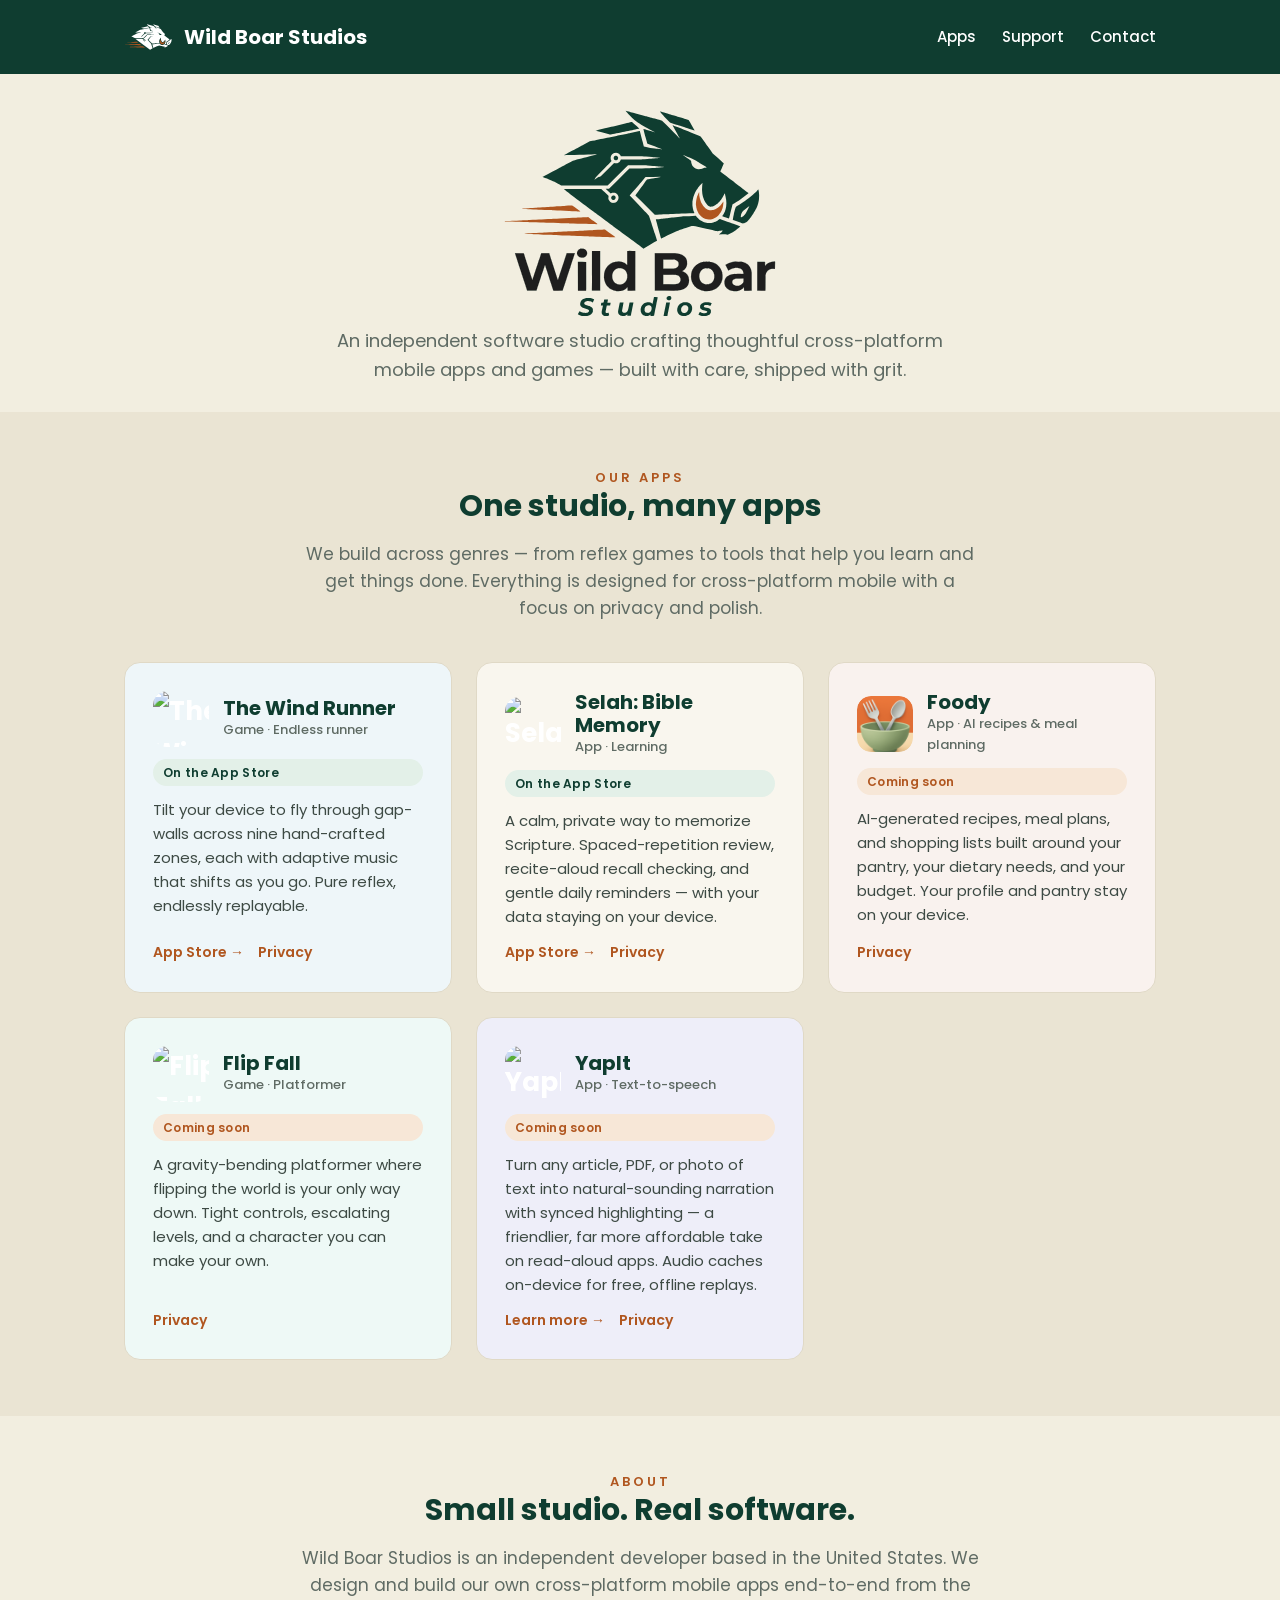
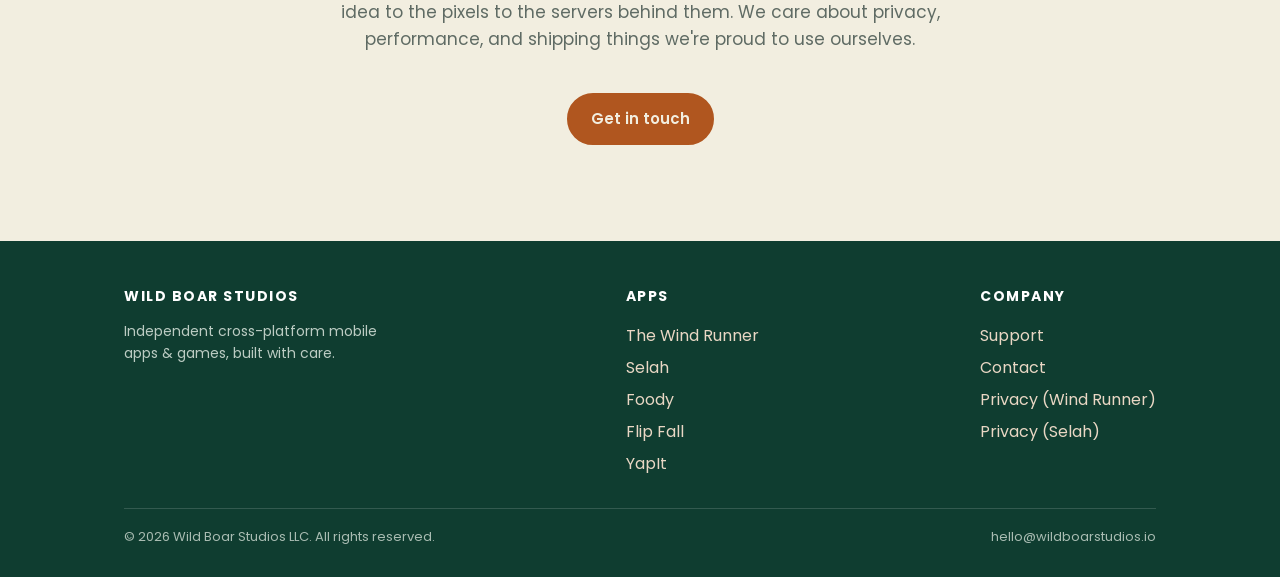
==== index.html @ ee2a90db "Fix hero section's same latent padding fragility as About Same root cause as the About fix: .hero an" ====
<!DOCTYPE html>
<html lang="en">
<head>
<meta charset="UTF-8">
<meta name="viewport" content="width=device-width, initial-scale=1.0">
<title>Wild Boar Studios — Indie iOS apps &amp; games</title>
<meta name="description" content="Wild Boar Studios is an independent software studio building thoughtful iOS apps and games, including The Wind Runner, Selah, Foody, Flip Fall, and YapIt.">
<link rel="canonical" href="https://wildboarstudios.io/">
<meta property="og:title" content="Wild Boar Studios">
<meta property="og:description" content="An independent software studio building thoughtful iOS apps and games.">
<meta property="og:type" content="website">
<meta property="og:url" content="https://wildboarstudios.io/">
<meta property="og:image" content="https://wildboarstudios.io/assets/og-image.png">
<meta name="twitter:card" content="summary_large_image">
<link rel="icon" href="/assets/favicon.ico" sizes="any">
<link rel="icon" type="image/png" sizes="32x32" href="/assets/favicon-32.png">
<link rel="apple-touch-icon" href="/assets/apple-touch-icon.png">
<link rel="preconnect" href="https://fonts.googleapis.com">
<link rel="preconnect" href="https://fonts.gstatic.com" crossorigin>
<link href="https://fonts.googleapis.com/css2?family=Poppins:wght@400;500;600;700&display=swap" rel="stylesheet">
<link rel="stylesheet" href="/assets/styles.css">
</head>
<body>

<header class="site-header">
  <div class="container nav">
    <a class="brand" href="/">
      <img src="/assets/boar-head-white.svg" alt="Wild Boar Studios logo">
      <span>Wild Boar Studios</span>
    </a>
    <nav class="nav-links">
      <a href="#apps">Apps</a>
      <a href="/support/">Support</a>
      <a href="mailto:hello@wildboarstudios.io" class="hide-sm">Contact</a>
    </nav>
  </div>
</header>

<main>
  <section class="hero">
    <div class="container">
      <img class="logo" src="/assets/logo-primary.svg" alt="Wild Boar Studios">
      <p class="tag">An independent software studio crafting thoughtful cross-platform mobile apps and games — built with care, shipped with grit.</p>
    </div>
  </section>

  <section id="apps" style="background:var(--cream-2)">
    <div class="container">
      <div class="section-head">
        <div class="eyebrow">Our Apps</div>
        <h2>One studio, many apps</h2>
        <p>We build across genres — from reflex games to tools that help you learn and get things done. Everything is designed for cross-platform mobile with a focus on privacy and polish.</p>
      </div>

      <div class="apps">

        <!-- WindRunner -->
        <div class="app-card app-card-windrunner">
          <div class="row">
            <a class="app-icon" href="https://apps.apple.com/app/id6802833093" target="_blank" rel="noopener"><img src="/assets/apps/windrunner.png" alt="The Wind Runner app icon"></a>
            <div>
              <h3><a href="https://apps.apple.com/app/id6802833093" target="_blank" rel="noopener" style="color:inherit">The Wind Runner</a></h3>
              <div class="kind">Game · Endless runner</div>
            </div>
          </div>
          <span class="badge live">On the App Store</span>
          <p>Tilt your device to fly through gap-walls across nine hand-crafted zones, each with adaptive music that shifts as you go. Pure reflex, endlessly replayable.</p>
          <div class="app-links">
            <a href="https://apps.apple.com/app/id6802833093" target="_blank" rel="noopener">App Store →</a>
            <a href="/windrunner/privacy/">Privacy</a>
          </div>
        </div>

        <!-- Selah -->
        <div class="app-card app-card-selah">
          <div class="row">
            <a class="app-icon" href="https://apps.apple.com/app/id6806367058" target="_blank" rel="noopener"><img src="/assets/apps/selah.png" alt="Selah app icon"></a>
            <div>
              <h3><a href="https://apps.apple.com/app/id6806367058" target="_blank" rel="noopener" style="color:inherit">Selah: Bible Memory</a></h3>
              <div class="kind">App · Learning</div>
            </div>
          </div>
          <span class="badge live">On the App Store</span>
          <p>A calm, private way to memorize Scripture. Spaced-repetition review, recite-aloud recall checking, and gentle daily reminders — with your data staying on your device.</p>
          <div class="app-links">
            <a href="https://apps.apple.com/app/id6806367058" target="_blank" rel="noopener">App Store →</a>
            <a href="/selah/privacy/">Privacy</a>
          </div>
        </div>

        <!-- Foody -->
        <div class="app-card app-card-foody">
          <div class="row">
            <div class="app-icon"><img src="/assets/apps/foody.png" alt="Foody app icon"></div>
            <div>
              <h3>Foody</h3>
              <div class="kind">App · AI recipes &amp; meal planning</div>
            </div>
          </div>
          <span class="badge soon">Coming soon</span>
          <p>AI-generated recipes, meal plans, and shopping lists built around your pantry, your dietary needs, and your budget. Your profile and pantry stay on your device.</p>
          <div class="app-links">
            <a href="/foody/privacy/">Privacy</a>
          </div>
        </div>

        <!-- Flip Fall -->
        <div class="app-card app-card-flipfall">
          <div class="row">
            <div class="app-icon"><img src="/assets/apple-touch-icon.png" alt="Flip Fall icon coming soon"></div>
            <div>
              <h3>Flip Fall</h3>
              <div class="kind">Game · Platformer</div>
            </div>
          </div>
          <span class="badge soon">Coming soon</span>
          <p>A gravity-bending platformer where flipping the world is your only way down. Tight controls, escalating levels, and a character you can make your own.</p>
          <div class="app-links">
            <a href="/flipfall/privacy/">Privacy</a>
          </div>
        </div>

        <!-- YapIt -->
        <div class="app-card app-card-yapit">
          <div class="row">
            <div class="app-icon"><img src="/assets/apps/yapit.png" alt="YapIt app icon"></div>
            <div>
              <h3>YapIt</h3>
              <div class="kind">App · Text-to-speech</div>
            </div>
          </div>
          <span class="badge soon">Coming soon</span>
          <p>Turn any article, PDF, or photo of text into natural-sounding narration with synced highlighting — a friendlier, far more affordable take on read-aloud apps. Audio caches on-device for free, offline replays.</p>
          <div class="app-links">
            <a href="/yapit/">Learn more →</a>
            <a href="/yapit/privacy/">Privacy</a>
          </div>
        </div>

      </div>
    </div>
  </section>

  <section>
    <div class="container">
      <div class="section-head">
        <div class="eyebrow">About</div>
        <h2>Small studio. Real software.</h2>
        <p>Wild Boar Studios is an independent developer based in the United States. We design and build our own cross-platform mobile apps end-to-end from the idea to the pixels to the servers behind them. We care about privacy, performance, and shipping things we're proud to use ourselves.</p>
      </div>
      <div style="text-align:center">
        <a class="btn rust" href="mailto:hello@wildboarstudios.io">Get in touch</a>
      </div>
    </div>
  </section>
</main>

<footer class="site-footer">
  <div class="container">
    <div class="footer-grid">
      <div style="max-width:280px">
        <h4>Wild Boar Studios</h4>
        <p style="color:#bcccc3;font-size:14px;margin:0">Independent cross-platform mobile apps &amp; games, built with care.</p>
      </div>
      <div>
        <h4>Apps</h4>
        <ul>
          <li><a href="#apps">The Wind Runner</a></li>
          <li><a href="#apps">Selah</a></li>
          <li><a href="#apps">Foody</a></li>
          <li><a href="#apps">Flip Fall</a></li>
          <li><a href="#apps">YapIt</a></li>
        </ul>
      </div>
      <div>
        <h4>Company</h4>
        <ul>
          <li><a href="/support/">Support</a></li>
          <li><a href="mailto:hello@wildboarstudios.io">Contact</a></li>
          <li><a href="/windrunner/privacy/">Privacy (Wind Runner)</a></li>
          <li><a href="/selah/privacy/">Privacy (Selah)</a></li>
        </ul>
      </div>
    </div>
    <div class="footer-legal">
      <span>© <span id="yr"></span> Wild Boar Studios LLC. All rights reserved.</span>
      <span>hello@wildboarstudios.io</span>
    </div>
  </div>
</footer>
<script>document.getElementById('yr').textContent=new Date().getFullYear();</script>
</body>
</html>
---- assets/styles.css ----
/* Wild Boar Studios — shared brand styles */
:root{
  --cream:#F2EEE0;
  --cream-2:#EAE4D3;
  --green:#0F3D30;
  --green-mid:#14513C;
  --rust:#B0561F;
  --rust-2:#C4682C;
  --ink:#1E1E1E;
  --muted:#5F6B64;
  --line:#E0D9C6;
  --radius:16px;
  --maxw:1080px;
  --font:"Poppins",-apple-system,BlinkMacSystemFont,"Segoe UI",Roboto,Helvetica,Arial,sans-serif;
}
*{box-sizing:border-box}
html{scroll-behavior:smooth}
body{
  margin:0;font-family:var(--font);color:var(--ink);background:var(--cream);
  line-height:1.6;-webkit-font-smoothing:antialiased;
}
a{color:var(--rust);text-decoration:none}
a:hover{text-decoration:underline}
img{max-width:100%;display:block}
h1,h2,h3{line-height:1.15;color:var(--green);margin:0 0 .4em}
.container{max-width:var(--maxw);margin:0 auto;padding:0 24px}

/* Header / nav */
.site-header{position:sticky;top:0;z-index:20;background:var(--green)}
.nav{display:flex;align-items:center;justify-content:space-between;height:74px}
.brand{display:flex;align-items:center;gap:12px;font-weight:700;color:#fff;font-size:20px}
.brand img{width:48px;height:48px}
.brand:hover{text-decoration:none}
.nav-links{display:flex;gap:26px;align-items:center}
.nav-links a{color:#fff;font-weight:500;font-size:15px}
.nav-links a:hover{color:var(--rust);text-decoration:none}
@media(max-width:640px){.nav-links{gap:16px;font-size:14px}.nav-links .hide-sm{display:none}}

/* Buttons */
.btn{display:inline-block;background:var(--green);color:var(--cream);
  padding:12px 22px;border-radius:999px;font-weight:600;font-size:15px;
  border:2px solid var(--green);transition:.15s}
.btn:hover{background:var(--green-mid);border-color:var(--green-mid);text-decoration:none;color:#fff}
.btn.rust{background:var(--rust);border-color:var(--rust)}
.btn.rust:hover{background:var(--rust-2);border-color:var(--rust-2)}
.btn.ghost{background:transparent;color:var(--green);border-color:var(--green)}
.btn.ghost:hover{background:var(--green);color:var(--cream)}

/* Hero */
.hero{text-align:center;padding:32px 0 28px}
.hero img.logo{max-width:280px;width:55%;margin:0 auto 6px}
.hero p.tag{font-size:18px;color:var(--muted);max-width:640px;margin:0 auto}

/* Section */
section{padding:56px 0}
.section-head{text-align:center;max-width:680px;margin:0 auto 40px}
.section-head h2{font-size:30px}
.section-head p{color:var(--muted);font-size:17px}
.eyebrow{text-transform:uppercase;letter-spacing:3px;font-size:13px;font-weight:600;color:var(--rust)}

/* App cards */
.apps{display:grid;grid-template-columns:repeat(auto-fit,minmax(300px,1fr));gap:24px}
.app-card{background:#fff;border:1px solid var(--line);border-radius:var(--radius);
  padding:28px;display:flex;flex-direction:column;gap:12px;transition:.15s}
.app-card:hover{transform:translateY(-3px);box-shadow:0 12px 30px rgba(15,61,48,.10)}
/* Each card tinted a very light version of its own icon's main color. */
.app-card-windrunner{background:#eef6f9}
.app-card-selah{background:#f9f6ee}
.app-card-foody{background:#f9f2ee}
.app-card-flipfall{background:#eef9f6}
.app-card-yapit{background:#eeeef9}
.app-card .row{display:flex;align-items:center;gap:14px}
.app-icon{width:56px;height:56px;border-radius:14px;flex:none;display:grid;place-items:center;
  font-size:26px;color:#fff;font-weight:700;overflow:hidden}
.app-icon img{width:100%;height:100%;object-fit:cover;border-radius:14px}
a.app-icon{cursor:pointer;transition:transform .15s,box-shadow .15s}
a.app-icon:hover{transform:scale(1.04);box-shadow:0 6px 16px rgba(15,61,48,.22)}
.app-card h3 a:hover{color:var(--rust)!important;text-decoration:none}
.app-card h3{margin:0;font-size:20px}
.app-card .kind{font-size:13px;color:var(--muted);font-weight:500}
.app-card p{margin:0;color:#3d4a44;font-size:15px;flex:1}
.badge{display:inline-block;font-size:12px;font-weight:600;padding:4px 10px;border-radius:999px;letter-spacing:.3px}
.badge.live{background:#e3f0e8;color:var(--green)}
.badge.soon{background:#f7e7d7;color:var(--rust)}
.app-links{display:flex;gap:14px;flex-wrap:wrap;font-size:14px;font-weight:600}

/* Footer */
.site-footer{background:var(--green);color:#d8e4dd;margin-top:40px;padding:44px 0 30px}
.site-footer a{color:#e9d7c4}
.footer-grid{display:flex;justify-content:space-between;gap:30px;flex-wrap:wrap}
.footer-grid h4{color:#fff;font-size:14px;text-transform:uppercase;letter-spacing:1.5px;margin:0 0 12px}
.footer-grid ul{list-style:none;padding:0;margin:0;line-height:2}
.footer-legal{border-top:1px solid rgba(255,255,255,.15);margin-top:28px;padding-top:18px;
  font-size:13px;color:#a9bcb2;display:flex;justify-content:space-between;flex-wrap:wrap;gap:8px}

/* Content pages (privacy/support) */
.doc{max-width:760px;margin:0 auto;padding:48px 24px}
.doc h1{font-size:30px}
.doc h2{font-size:20px;margin-top:32px}
.doc .date{color:var(--muted);font-size:14px}
.doc table{border-collapse:collapse;width:100%;margin:14px 0;font-size:14px}
.doc th,.doc td{border:1px solid var(--line);padding:9px;text-align:left}
.doc th{background:var(--cream-2)}
.back{font-size:14px;font-weight:600}
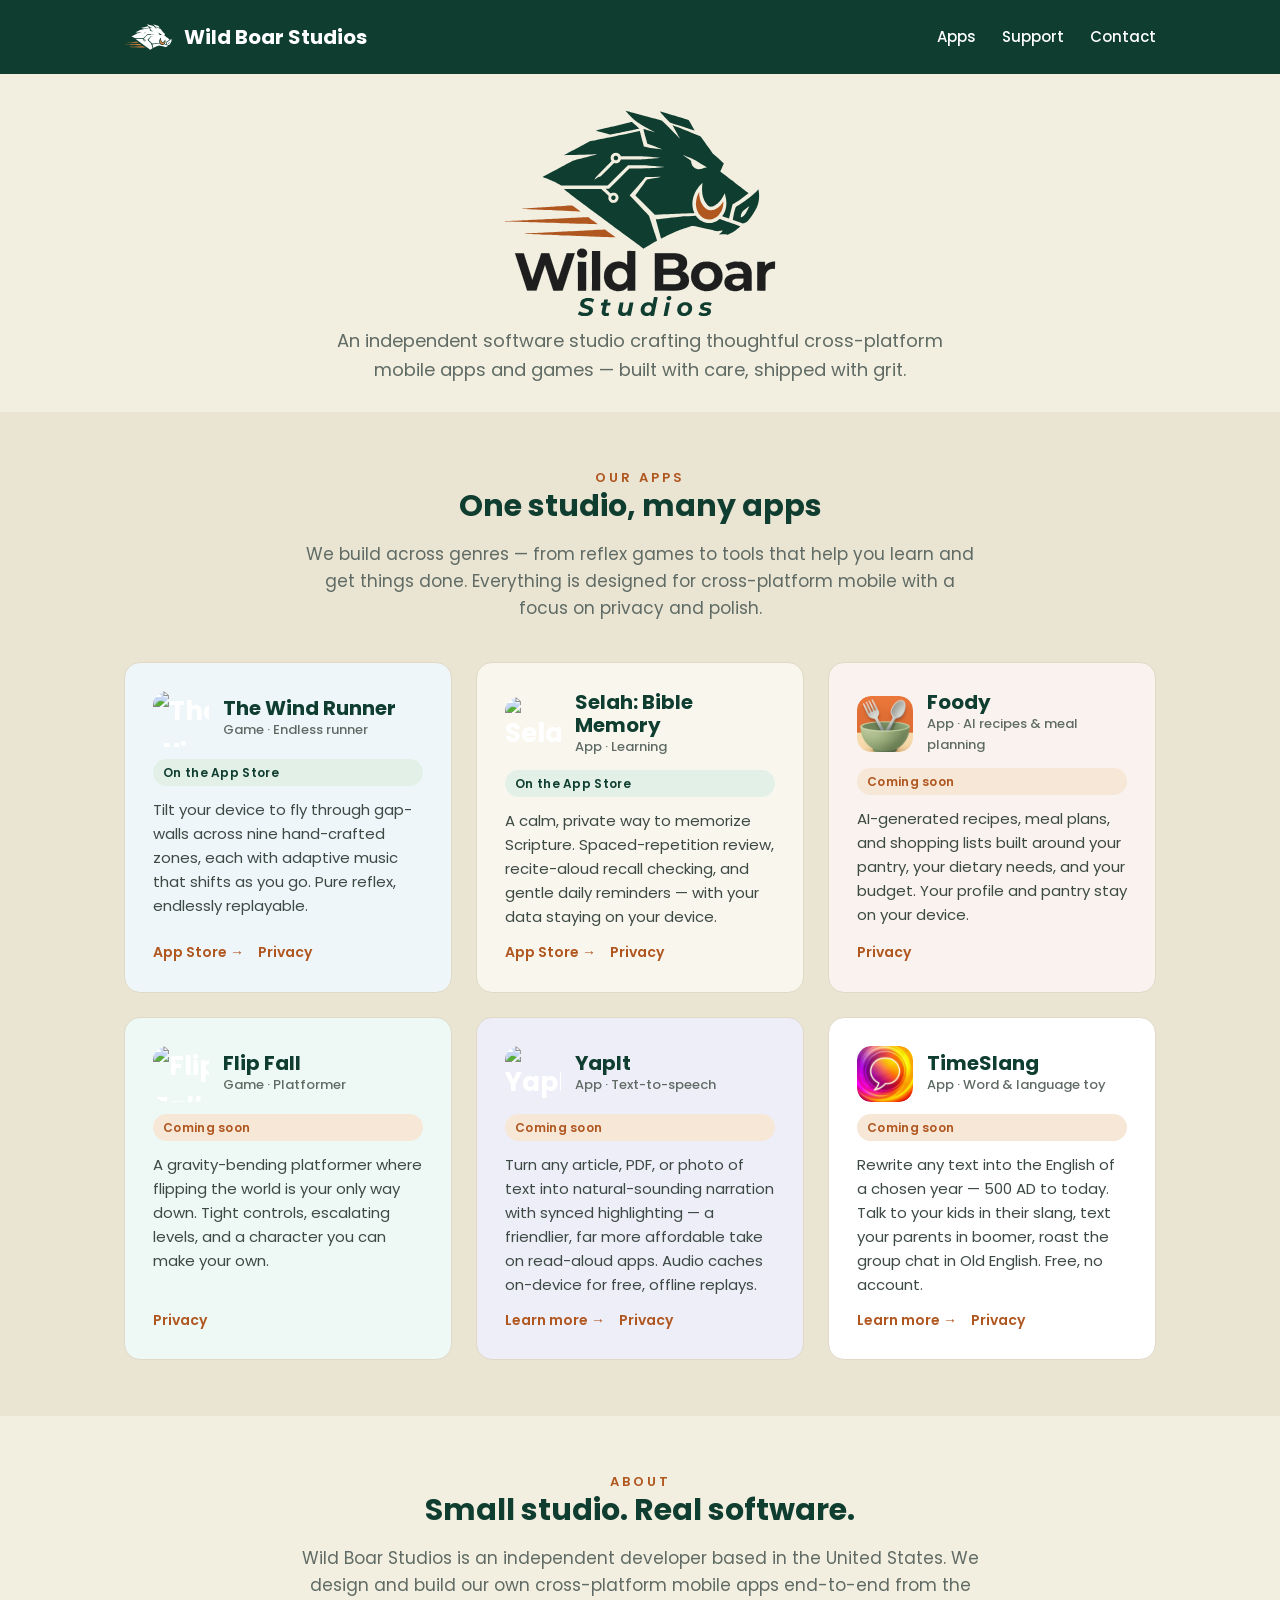
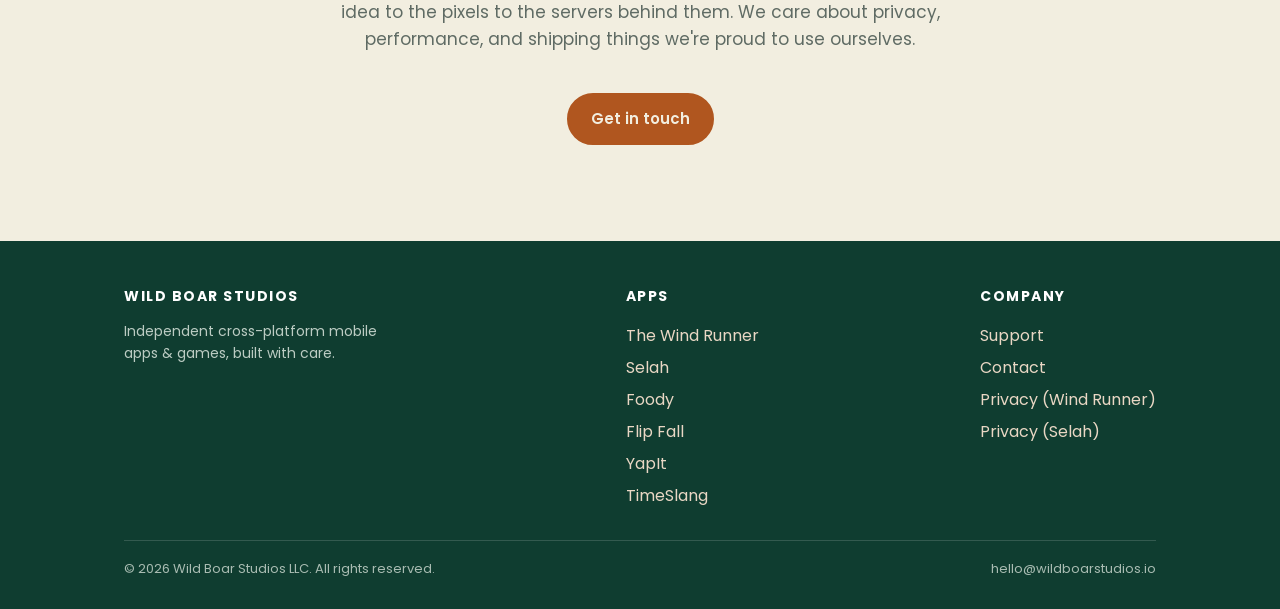
==== commit ce879659: "Add TimeSlang landing page + link from homepage New /timeslang/ landing page matching the YapIt temp" ====
--- a/index.html
+++ b/index.html
@@ -4,7 +4,7 @@
 <meta charset="UTF-8">
 <meta name="viewport" content="width=device-width, initial-scale=1.0">
 <title>Wild Boar Studios — Indie iOS apps &amp; games</title>
-<meta name="description" content="Wild Boar Studios is an independent software studio building thoughtful iOS apps and games, including The Wind Runner, Selah, Foody, Flip Fall, and YapIt.">
+<meta name="description" content="Wild Boar Studios is an independent software studio building thoughtful iOS apps and games, including The Wind Runner, Selah, Foody, Flip Fall, YapIt, and TimeSlang.">
 <link rel="canonical" href="https://wildboarstudios.io/">
 <meta property="og:title" content="Wild Boar Studios">
 <meta property="og:description" content="An independent software studio building thoughtful iOS apps and games.">
@@ -137,7 +137,24 @@
           </div>
         </div>
 
-      </div>
+      
+        <!-- TimeSlang -->
+        <div class="app-card">
+          <div class="row">
+            <a class="app-icon" href="/timeslang/"><img src="/assets/apps/timeslang.png" alt="TimeSlang app icon"></a>
+            <div>
+              <h3><a href="/timeslang/" style="color:inherit">TimeSlang</a></h3>
+              <div class="kind">App · Word &amp; language toy</div>
+            </div>
+          </div>
+          <span class="badge soon">Coming soon</span>
+          <p>Rewrite any text into the English of a chosen year — 500 AD to today. Talk to your kids in their slang, text your parents in boomer, roast the group chat in Old English. Free, no account.</p>
+          <div class="app-links">
+            <a href="/timeslang/">Learn more &rarr;</a>
+            <a href="/timeslang/privacy/">Privacy</a>
+          </div>
+        </div>
+</div>
     </div>
   </section>
 
@@ -170,6 +187,7 @@
           <li><a href="#apps">Foody</a></li>
           <li><a href="#apps">Flip Fall</a></li>
           <li><a href="#apps">YapIt</a></li>
+          <li><a href="#apps">TimeSlang</a></li>
         </ul>
       </div>
       <div>
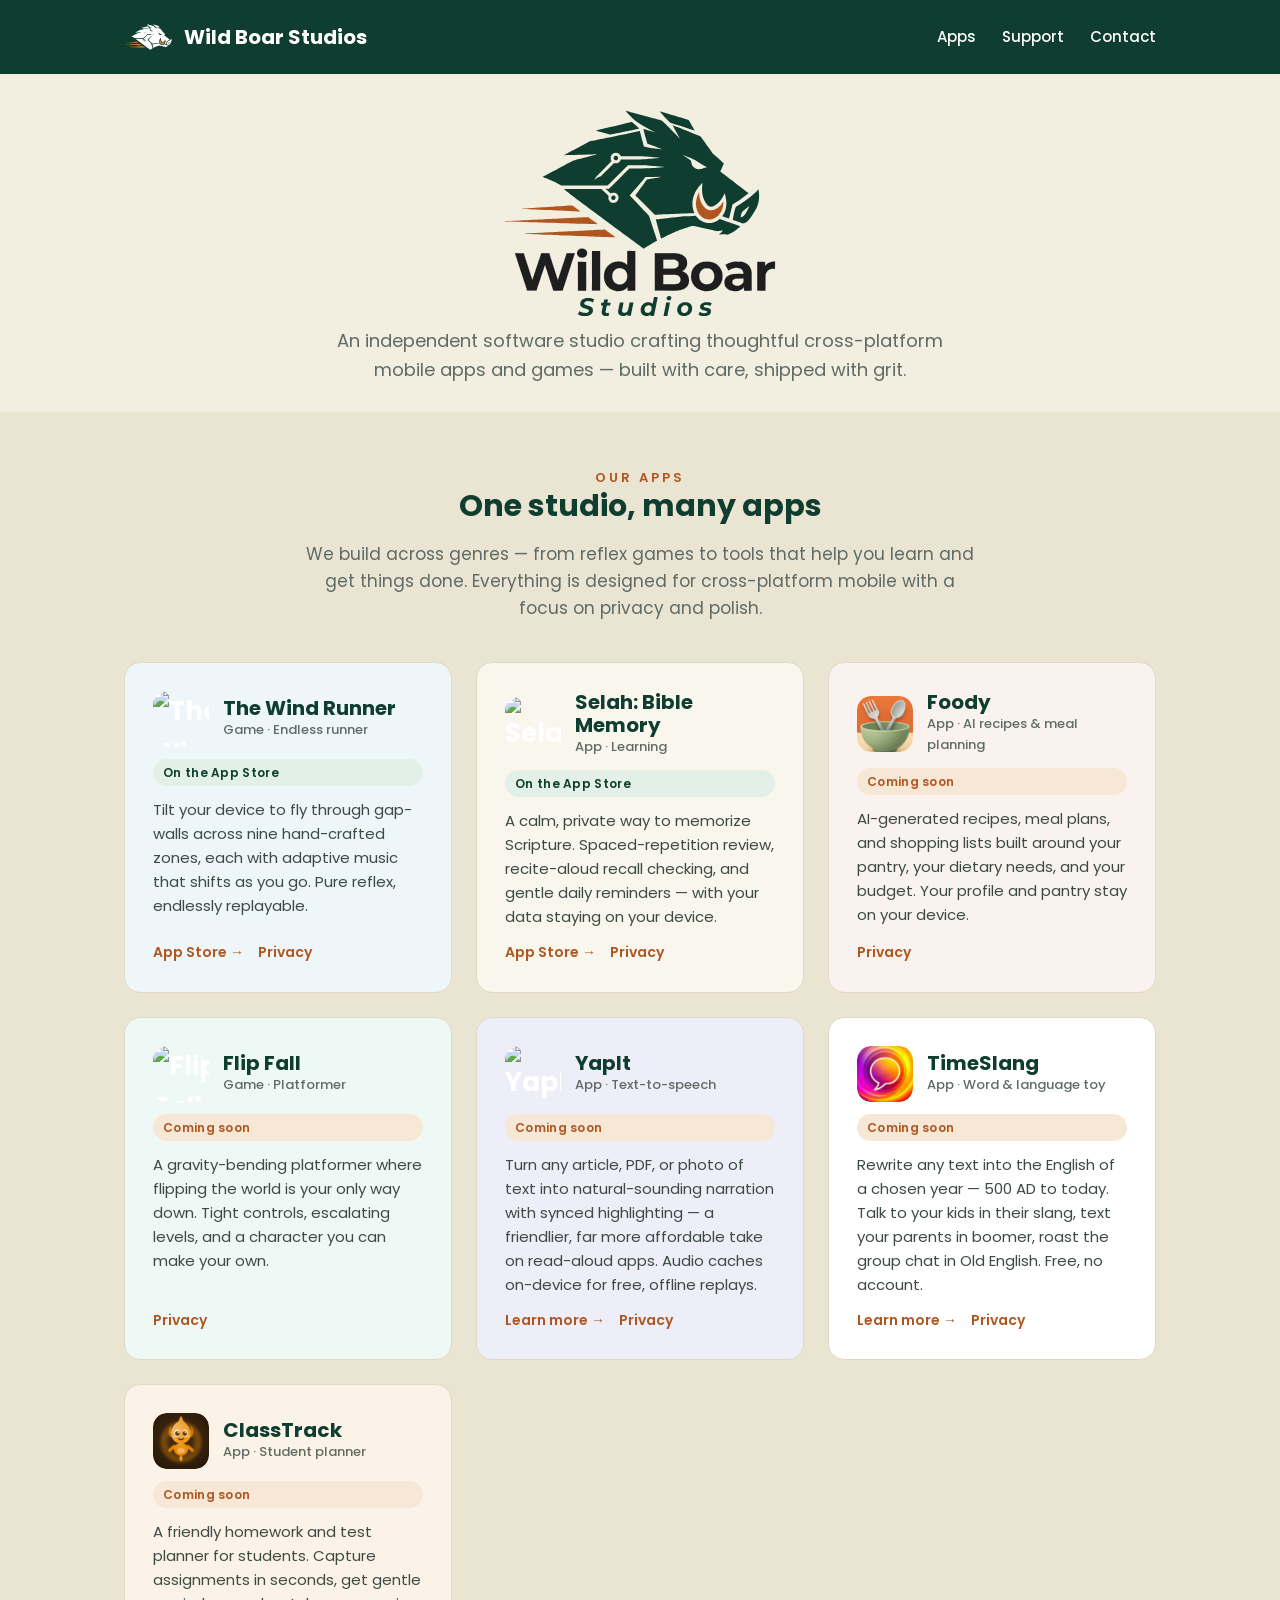
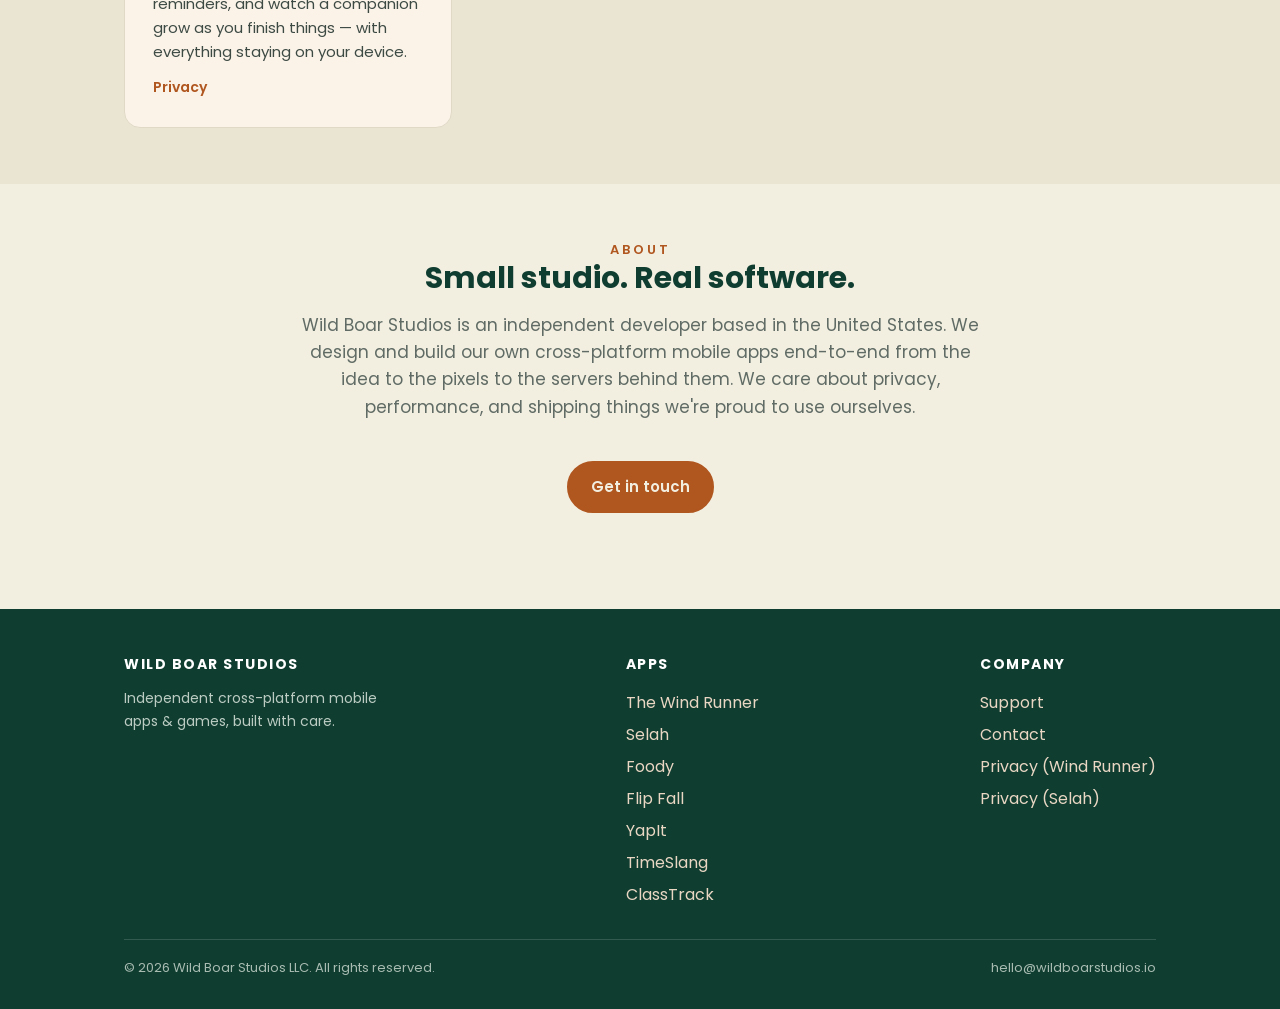
==== commit bf0ea69e: "Add ClassTrack: privacy policy, homepage card, sitemap, docs - classtrack/privacy/ (draft, pending G" ====
--- a/index.html
+++ b/index.html
@@ -4,7 +4,7 @@
 <meta charset="UTF-8">
 <meta name="viewport" content="width=device-width, initial-scale=1.0">
 <title>Wild Boar Studios — Indie iOS apps &amp; games</title>
-<meta name="description" content="Wild Boar Studios is an independent software studio building thoughtful iOS apps and games, including The Wind Runner, Selah, Foody, Flip Fall, YapIt, and TimeSlang.">
+<meta name="description" content="Wild Boar Studios is an independent software studio building thoughtful iOS apps and games, including The Wind Runner, Selah, Foody, Flip Fall, YapIt, TimeSlang, and ClassTrack.">
 <link rel="canonical" href="https://wildboarstudios.io/">
 <meta property="og:title" content="Wild Boar Studios">
 <meta property="og:description" content="An independent software studio building thoughtful iOS apps and games.">
@@ -154,6 +154,22 @@
             <a href="/timeslang/privacy/">Privacy</a>
           </div>
         </div>
+
+        <!-- ClassTrack -->
+        <div class="app-card app-card-classtrack">
+          <div class="row">
+            <div class="app-icon"><img src="/assets/apps/classtrack.png" alt="ClassTrack app icon"></div>
+            <div>
+              <h3>ClassTrack</h3>
+              <div class="kind">App · Student planner</div>
+            </div>
+          </div>
+          <span class="badge soon">Coming soon</span>
+          <p>A friendly homework and test planner for students. Capture assignments in seconds, get gentle reminders, and watch a companion grow as you finish things — with everything staying on your device.</p>
+          <div class="app-links">
+            <a href="/classtrack/privacy/">Privacy</a>
+          </div>
+        </div>
 </div>
     </div>
   </section>
@@ -188,6 +204,7 @@
           <li><a href="#apps">Flip Fall</a></li>
           <li><a href="#apps">YapIt</a></li>
           <li><a href="#apps">TimeSlang</a></li>
+          <li><a href="#apps">ClassTrack</a></li>
         </ul>
       </div>
       <div>
--- a/assets/styles.css
+++ b/assets/styles.css
@@ -69,6 +69,7 @@
 .app-card-foody{background:#f9f2ee}
 .app-card-flipfall{background:#eef9f6}
 .app-card-yapit{background:#eeeef9}
+.app-card-classtrack{background:#fbf3e8}
 .app-card .row{display:flex;align-items:center;gap:14px}
 .app-icon{width:56px;height:56px;border-radius:14px;flex:none;display:grid;place-items:center;
   font-size:26px;color:#fff;font-weight:700;overflow:hidden}
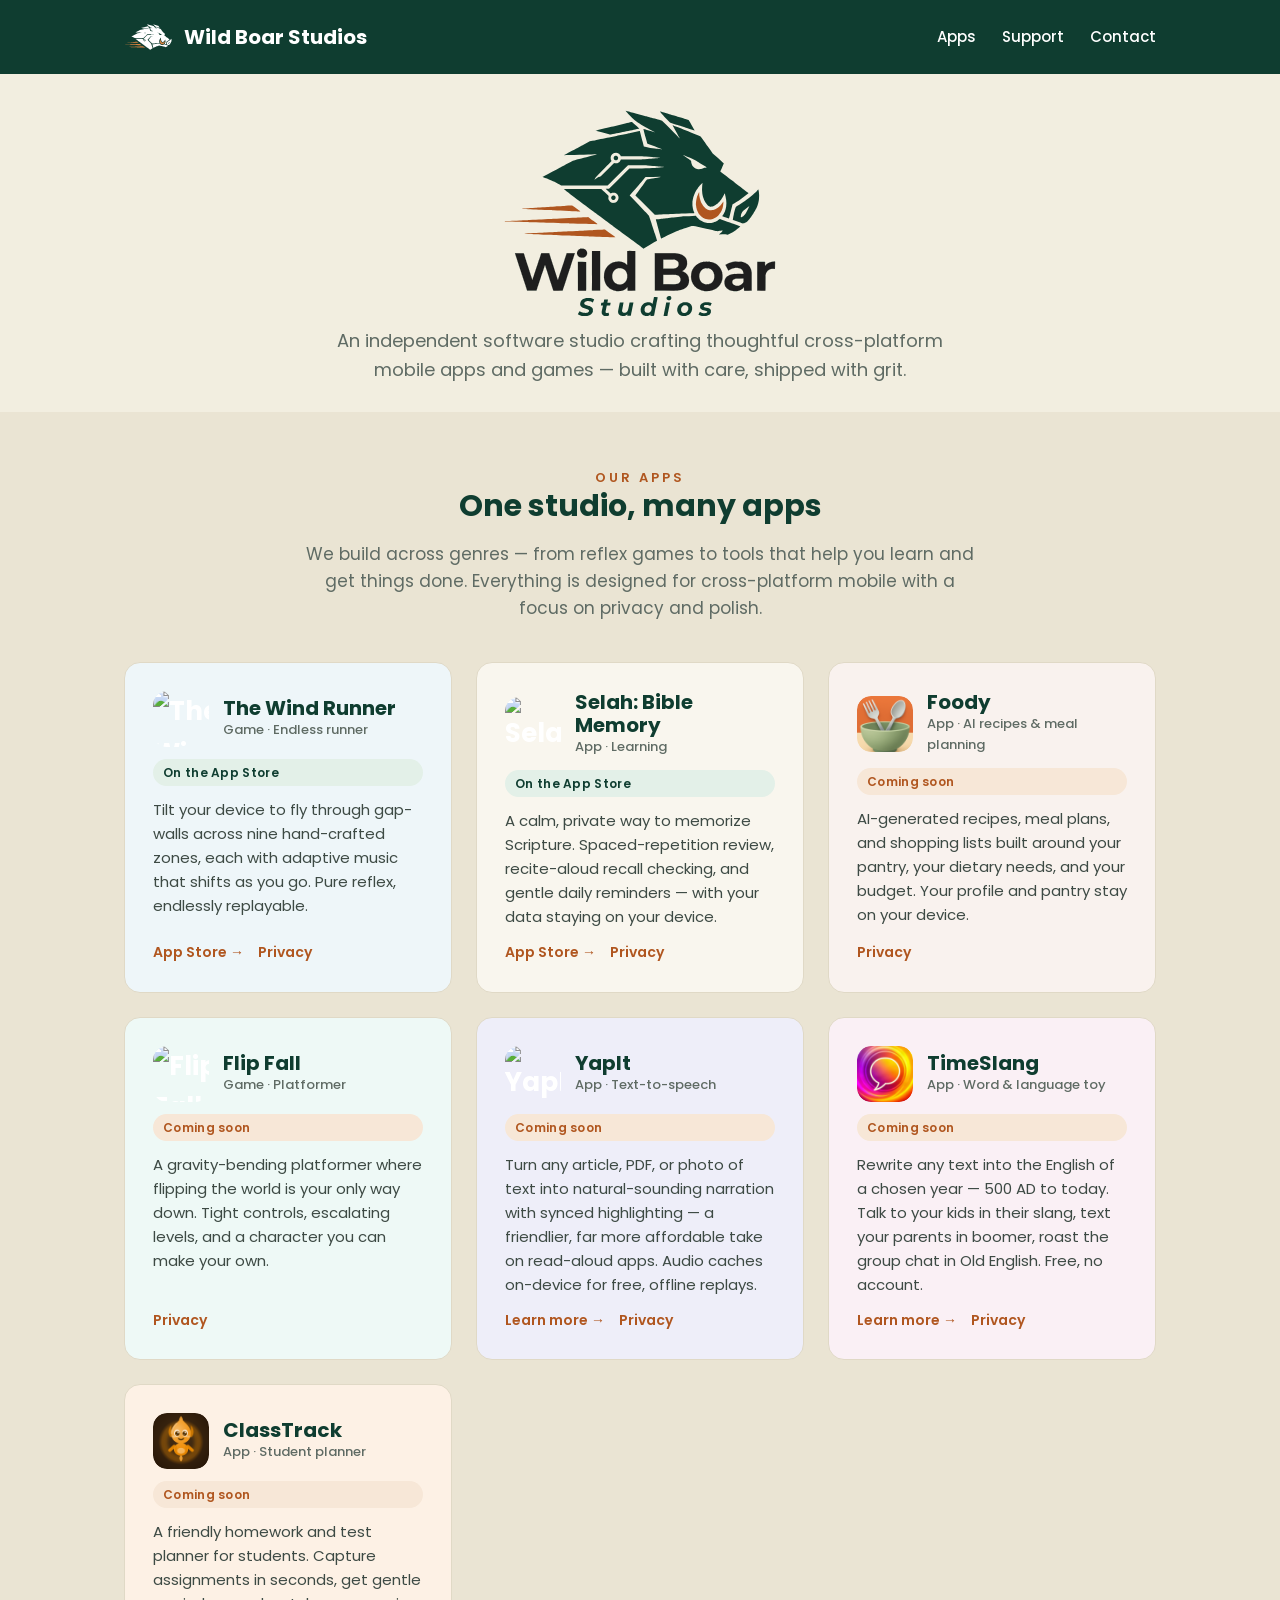
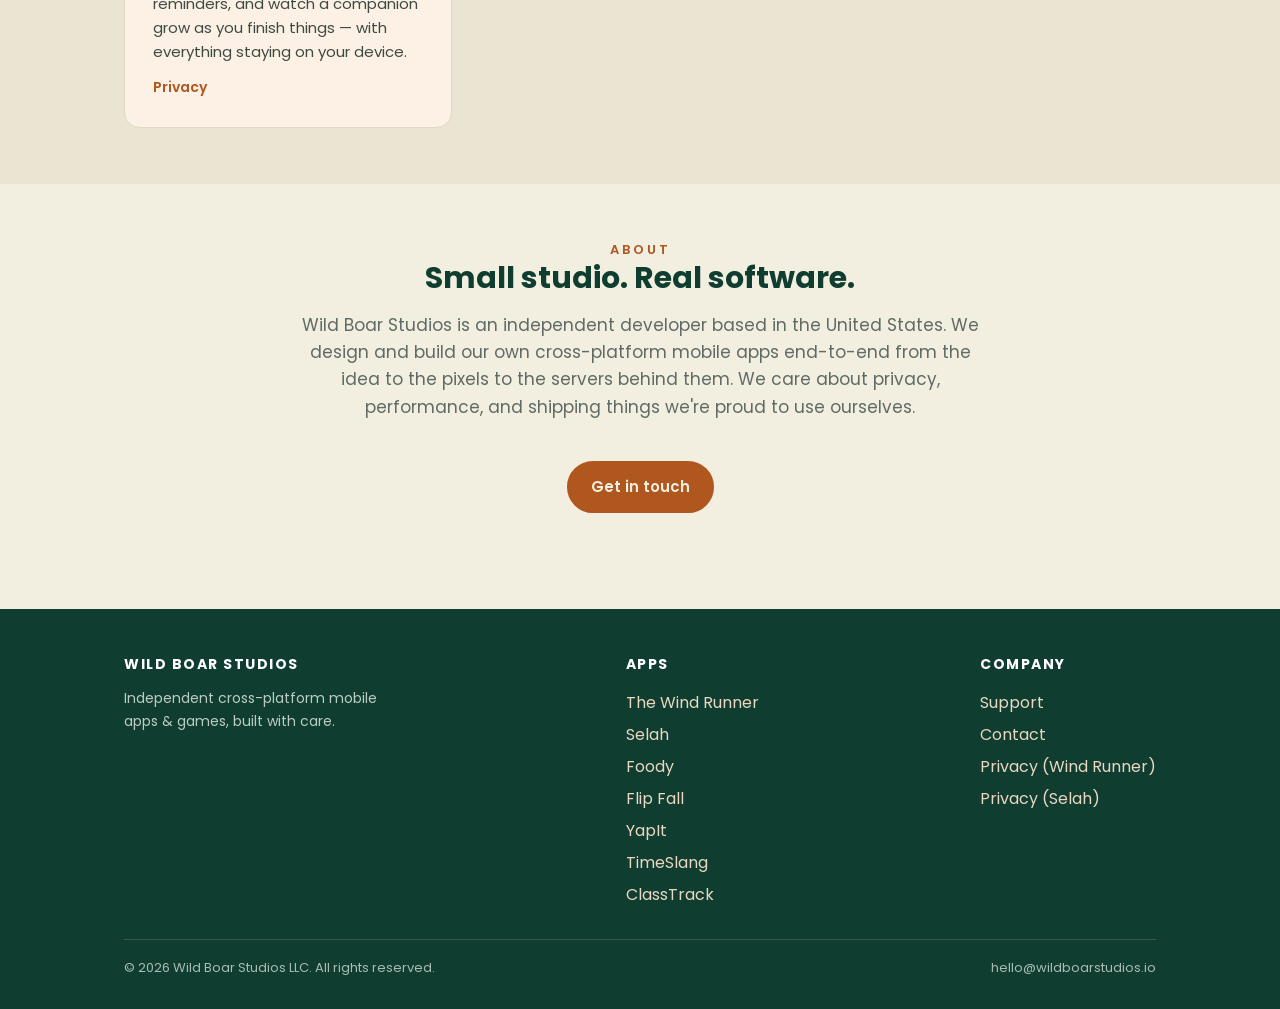
==== commit 89e9840d: "Card tints: add TimeSlang tint, strengthen ClassTrack tint to match icons Co-Authored-By: Claude Son" ====
--- a/index.html
+++ b/index.html
@@ -139,7 +139,7 @@
 
       
         <!-- TimeSlang -->
-        <div class="app-card">
+        <div class="app-card app-card-timeslang">
           <div class="row">
             <a class="app-icon" href="/timeslang/"><img src="/assets/apps/timeslang.png" alt="TimeSlang app icon"></a>
             <div>
--- a/assets/styles.css
+++ b/assets/styles.css
@@ -69,7 +69,8 @@
 .app-card-foody{background:#f9f2ee}
 .app-card-flipfall{background:#eef9f6}
 .app-card-yapit{background:#eeeef9}
-.app-card-classtrack{background:#fbf3e8}
+.app-card-timeslang{background:#faf0f5}
+.app-card-classtrack{background:#fdf1e5}
 .app-card .row{display:flex;align-items:center;gap:14px}
 .app-icon{width:56px;height:56px;border-radius:14px;flex:none;display:grid;place-items:center;
   font-size:26px;color:#fff;font-weight:700;overflow:hidden}
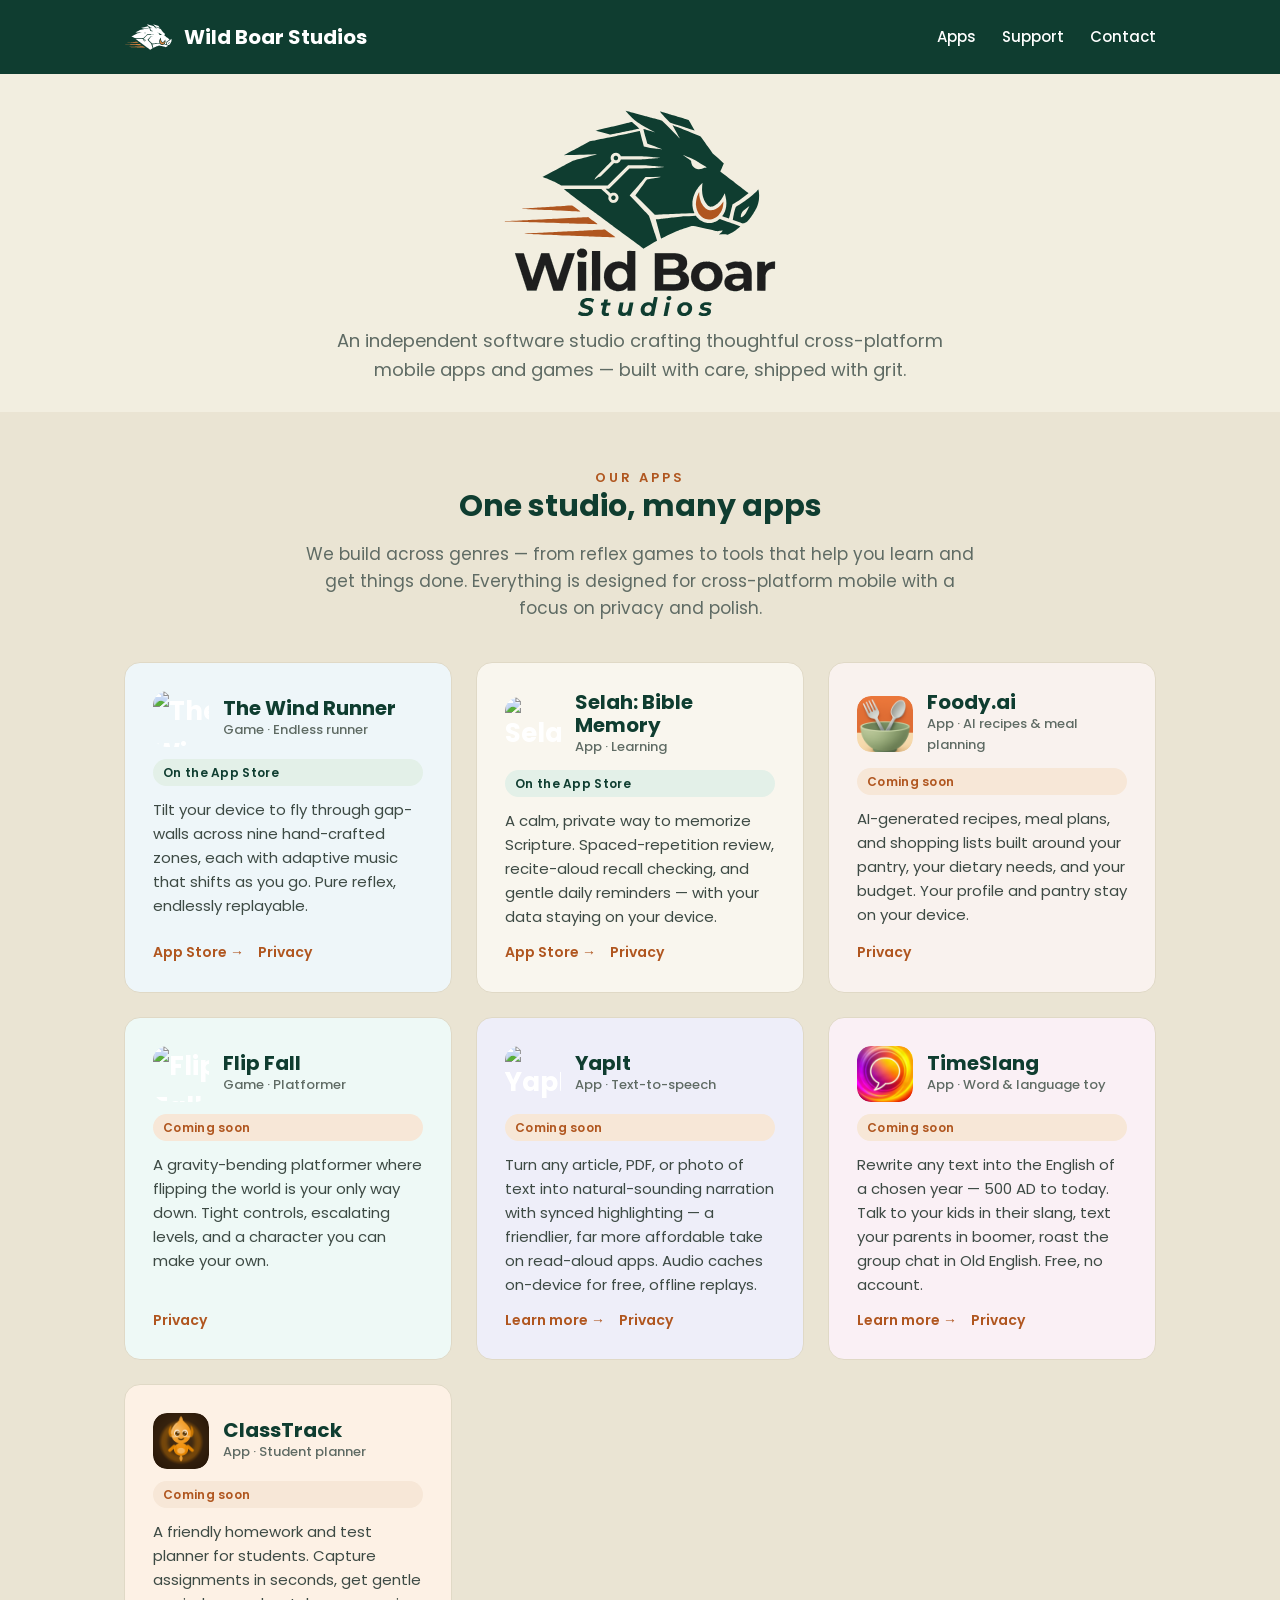
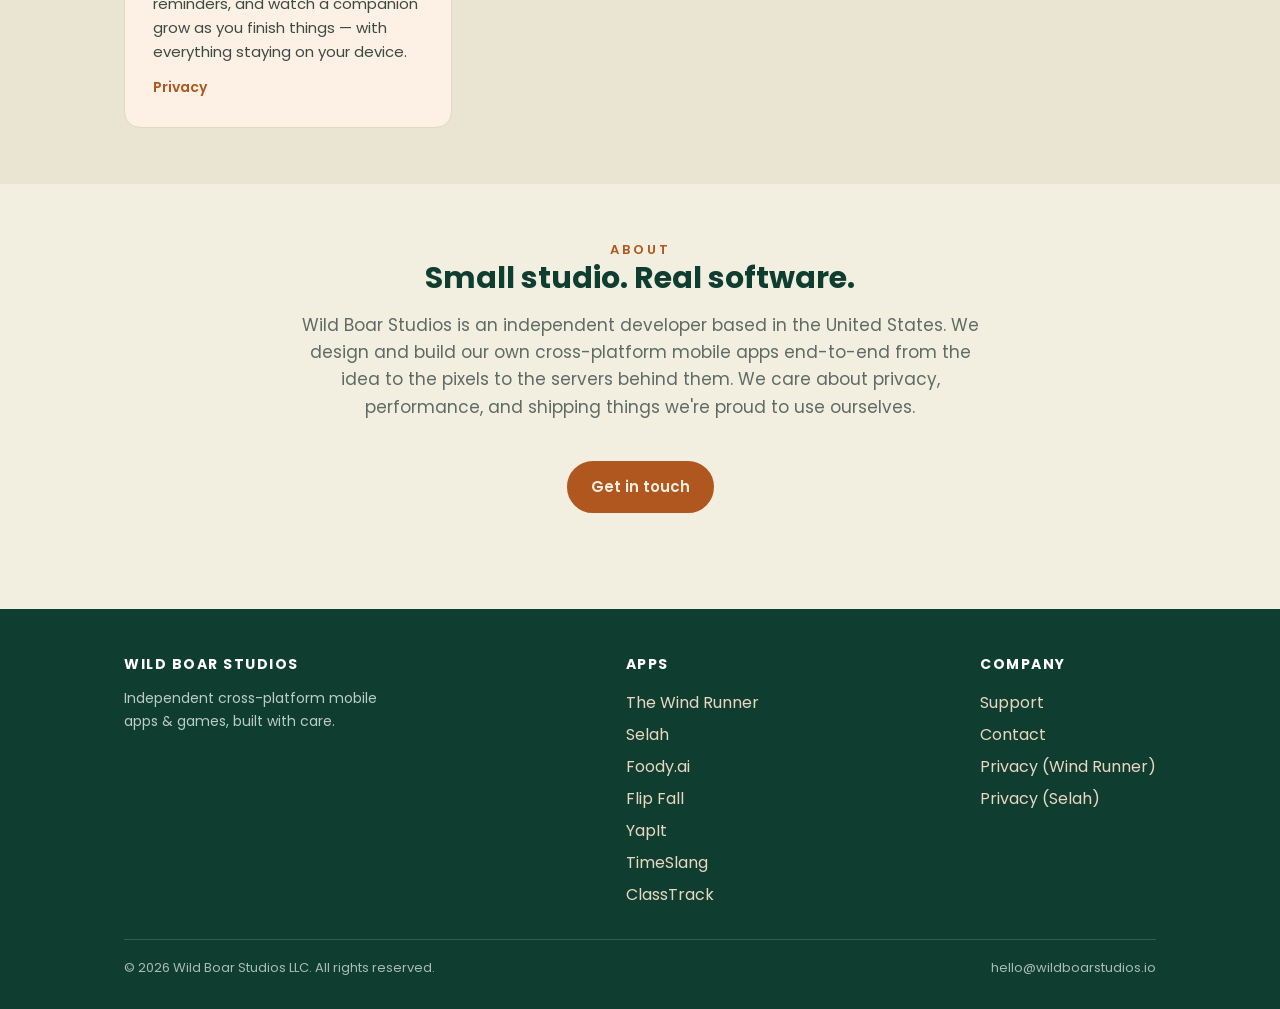
==== commit 937d8b74: "Rebrand Foody to Foody.ai "Foody" is taken on the app stores; the app, its store listings, and in-ap" ====
--- a/index.html
+++ b/index.html
@@ -4,7 +4,7 @@
 <meta charset="UTF-8">
 <meta name="viewport" content="width=device-width, initial-scale=1.0">
 <title>Wild Boar Studios — Indie iOS apps &amp; games</title>
-<meta name="description" content="Wild Boar Studios is an independent software studio building thoughtful iOS apps and games, including The Wind Runner, Selah, Foody, Flip Fall, YapIt, TimeSlang, and ClassTrack.">
+<meta name="description" content="Wild Boar Studios is an independent software studio building thoughtful iOS apps and games, including The Wind Runner, Selah, Foody.ai, Flip Fall, YapIt, TimeSlang, and ClassTrack.">
 <link rel="canonical" href="https://wildboarstudios.io/">
 <meta property="og:title" content="Wild Boar Studios">
 <meta property="og:description" content="An independent software studio building thoughtful iOS apps and games.">
@@ -88,12 +88,12 @@
           </div>
         </div>
 
-        <!-- Foody -->
+        <!-- Foody.ai -->
         <div class="app-card app-card-foody">
           <div class="row">
-            <div class="app-icon"><img src="/assets/apps/foody.png" alt="Foody app icon"></div>
-            <div>
-              <h3>Foody</h3>
+            <div class="app-icon"><img src="/assets/apps/foody.png" alt="Foody.ai app icon"></div>
+            <div>
+              <h3>Foody.ai</h3>
               <div class="kind">App · AI recipes &amp; meal planning</div>
             </div>
           </div>
@@ -200,7 +200,7 @@
         <ul>
           <li><a href="#apps">The Wind Runner</a></li>
           <li><a href="#apps">Selah</a></li>
-          <li><a href="#apps">Foody</a></li>
+          <li><a href="#apps">Foody.ai</a></li>
           <li><a href="#apps">Flip Fall</a></li>
           <li><a href="#apps">YapIt</a></li>
           <li><a href="#apps">TimeSlang</a></li>
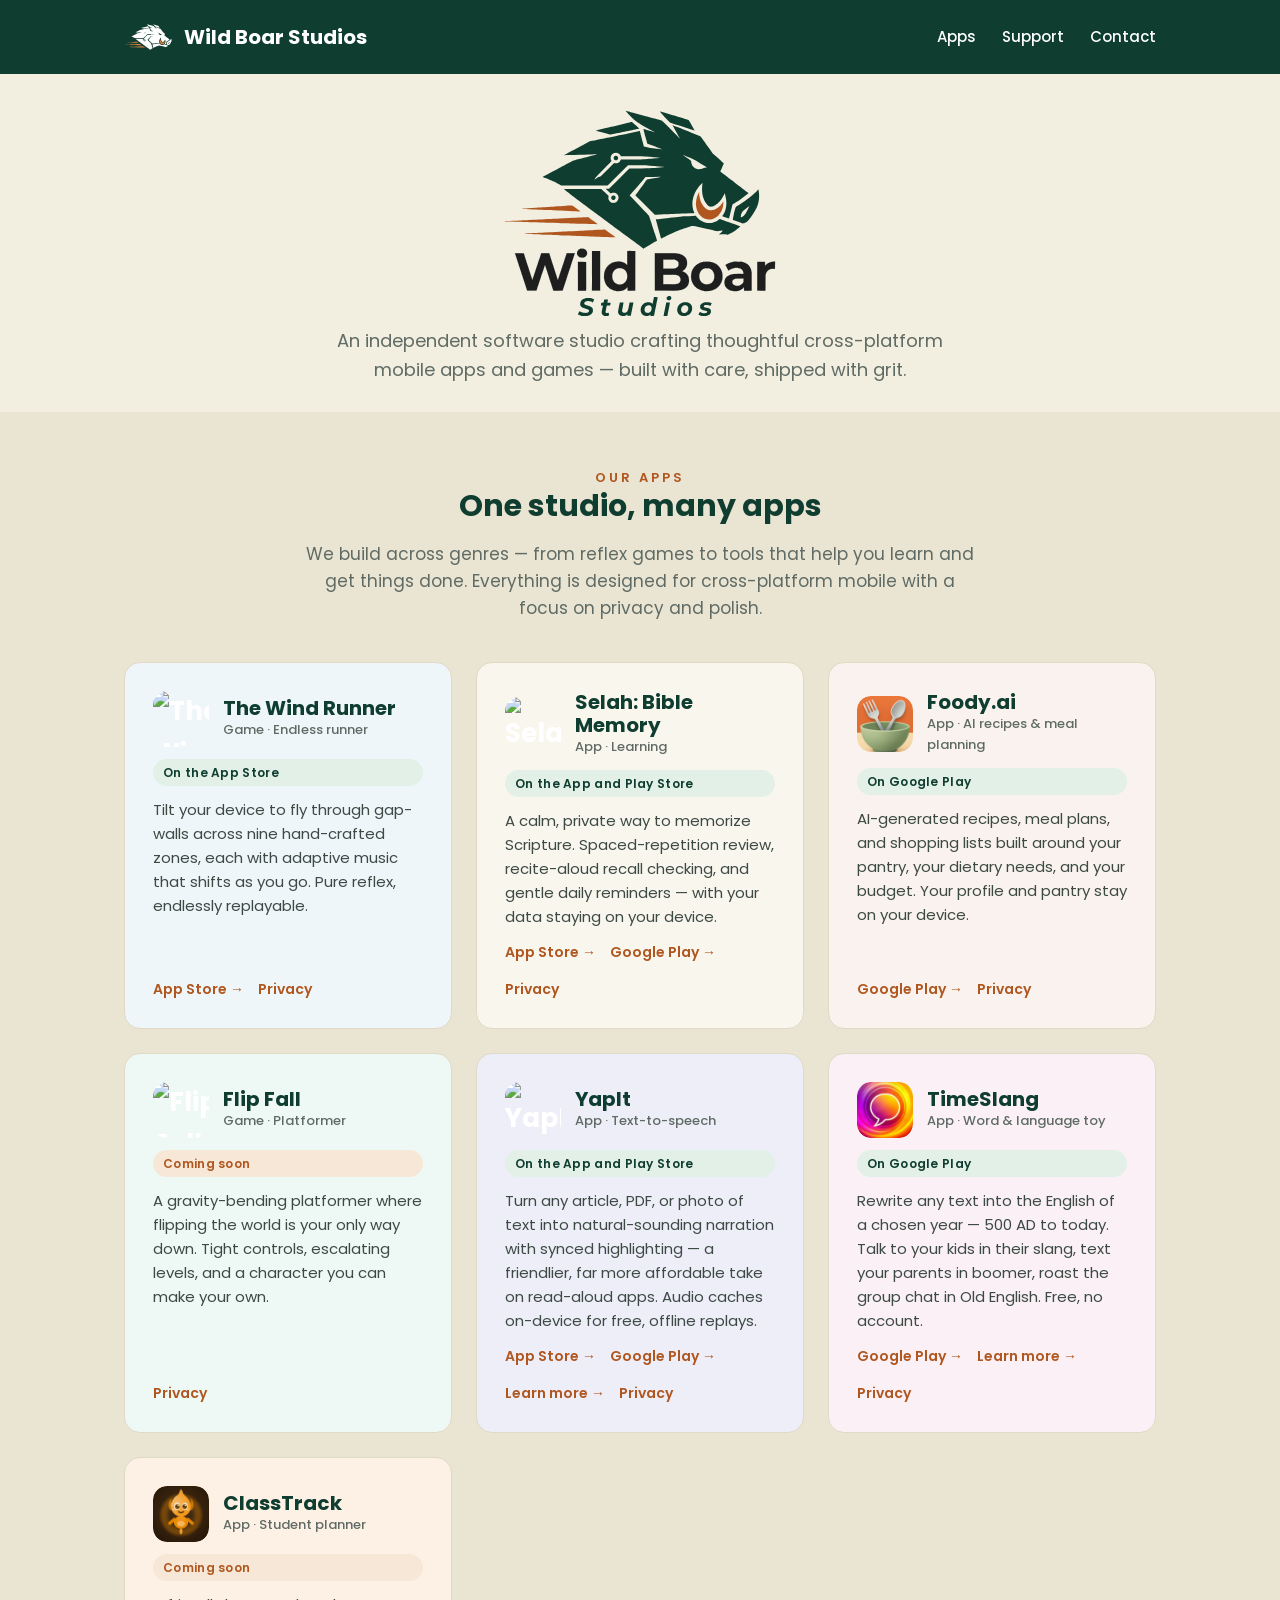
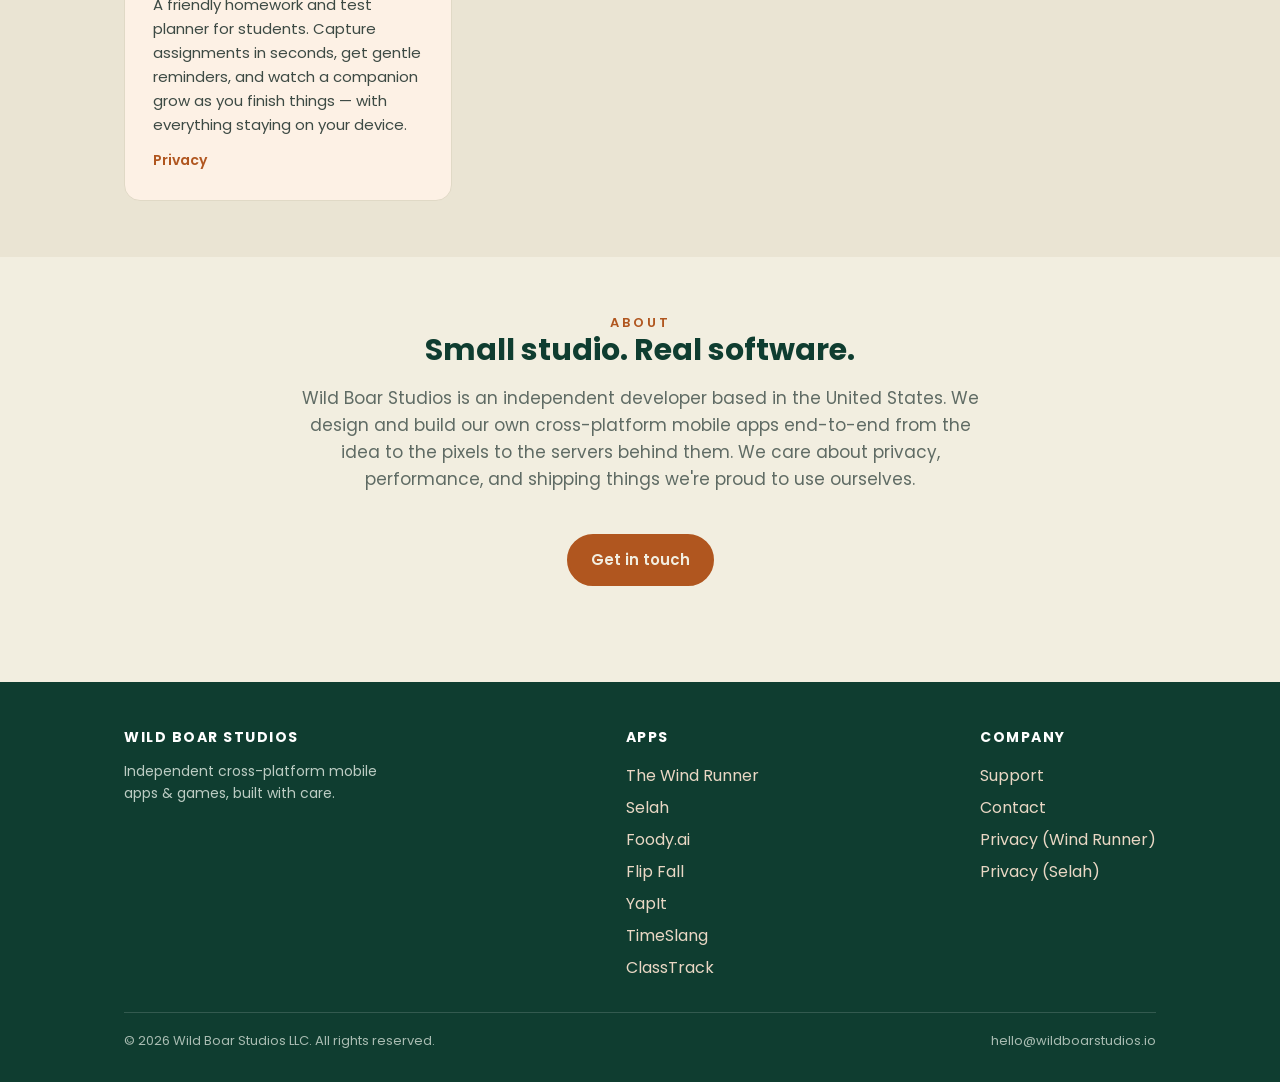
==== commit 69d2d792: "Mark Selah, YapIt, Foody.ai and TimeSlang as released, with store links Selah and YapIt: App Store a" ====
--- a/index.html
+++ b/index.html
@@ -80,10 +80,11 @@
               <div class="kind">App · Learning</div>
             </div>
           </div>
-          <span class="badge live">On the App Store</span>
+          <span class="badge live">On the App and Play Store</span>
           <p>A calm, private way to memorize Scripture. Spaced-repetition review, recite-aloud recall checking, and gentle daily reminders — with your data staying on your device.</p>
           <div class="app-links">
             <a href="https://apps.apple.com/app/id6806367058" target="_blank" rel="noopener">App Store →</a>
+            <a href="https://play.google.com/store/apps/details?id=com.wildboar.selah" target="_blank" rel="noopener">Google Play →</a>
             <a href="/selah/privacy/">Privacy</a>
           </div>
         </div>
@@ -91,15 +92,16 @@
         <!-- Foody.ai -->
         <div class="app-card app-card-foody">
           <div class="row">
-            <div class="app-icon"><img src="/assets/apps/foody.png" alt="Foody.ai app icon"></div>
-            <div>
-              <h3>Foody.ai</h3>
+            <a class="app-icon" href="https://play.google.com/store/apps/details?id=com.wildboar.foody" target="_blank" rel="noopener"><img src="/assets/apps/foody.png" alt="Foody.ai app icon"></a>
+            <div>
+              <h3><a href="https://play.google.com/store/apps/details?id=com.wildboar.foody" target="_blank" rel="noopener" style="color:inherit">Foody.ai</a></h3>
               <div class="kind">App · AI recipes &amp; meal planning</div>
             </div>
           </div>
-          <span class="badge soon">Coming soon</span>
+          <span class="badge live">On Google Play</span>
           <p>AI-generated recipes, meal plans, and shopping lists built around your pantry, your dietary needs, and your budget. Your profile and pantry stay on your device.</p>
           <div class="app-links">
+            <a href="https://play.google.com/store/apps/details?id=com.wildboar.foody" target="_blank" rel="noopener">Google Play →</a>
             <a href="/foody/privacy/">Privacy</a>
           </div>
         </div>
@@ -129,9 +131,11 @@
               <div class="kind">App · Text-to-speech</div>
             </div>
           </div>
-          <span class="badge soon">Coming soon</span>
+          <span class="badge live">On the App and Play Store</span>
           <p>Turn any article, PDF, or photo of text into natural-sounding narration with synced highlighting — a friendlier, far more affordable take on read-aloud apps. Audio caches on-device for free, offline replays.</p>
           <div class="app-links">
+            <a href="https://apps.apple.com/app/id6820596900" target="_blank" rel="noopener">App Store →</a>
+            <a href="https://play.google.com/store/apps/details?id=com.wildboar.yapit" target="_blank" rel="noopener">Google Play →</a>
             <a href="/yapit/">Learn more →</a>
             <a href="/yapit/privacy/">Privacy</a>
           </div>
@@ -147,9 +151,10 @@
               <div class="kind">App · Word &amp; language toy</div>
             </div>
           </div>
-          <span class="badge soon">Coming soon</span>
+          <span class="badge live">On Google Play</span>
           <p>Rewrite any text into the English of a chosen year — 500 AD to today. Talk to your kids in their slang, text your parents in boomer, roast the group chat in Old English. Free, no account.</p>
           <div class="app-links">
+            <a href="https://play.google.com/store/apps/details?id=com.wildboargames.timeslang" target="_blank" rel="noopener">Google Play →</a>
             <a href="/timeslang/">Learn more &rarr;</a>
             <a href="/timeslang/privacy/">Privacy</a>
           </div>
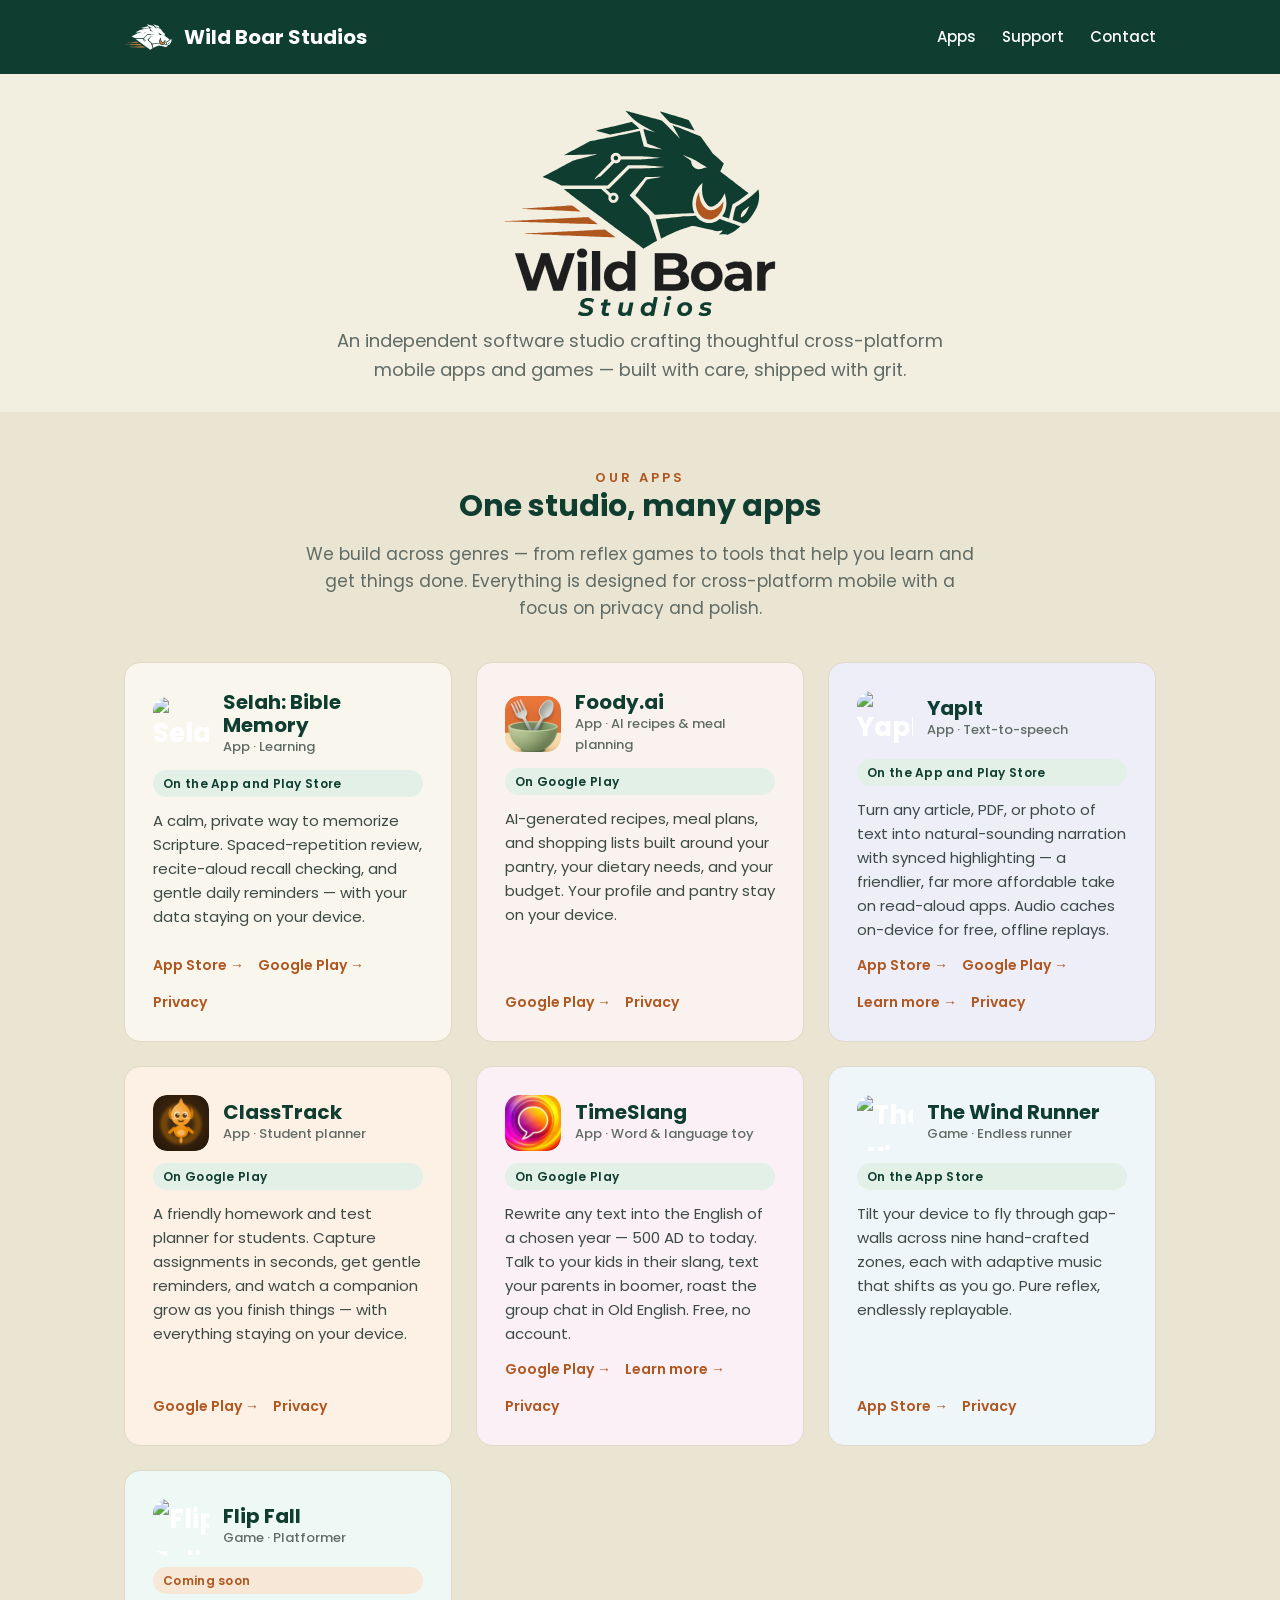
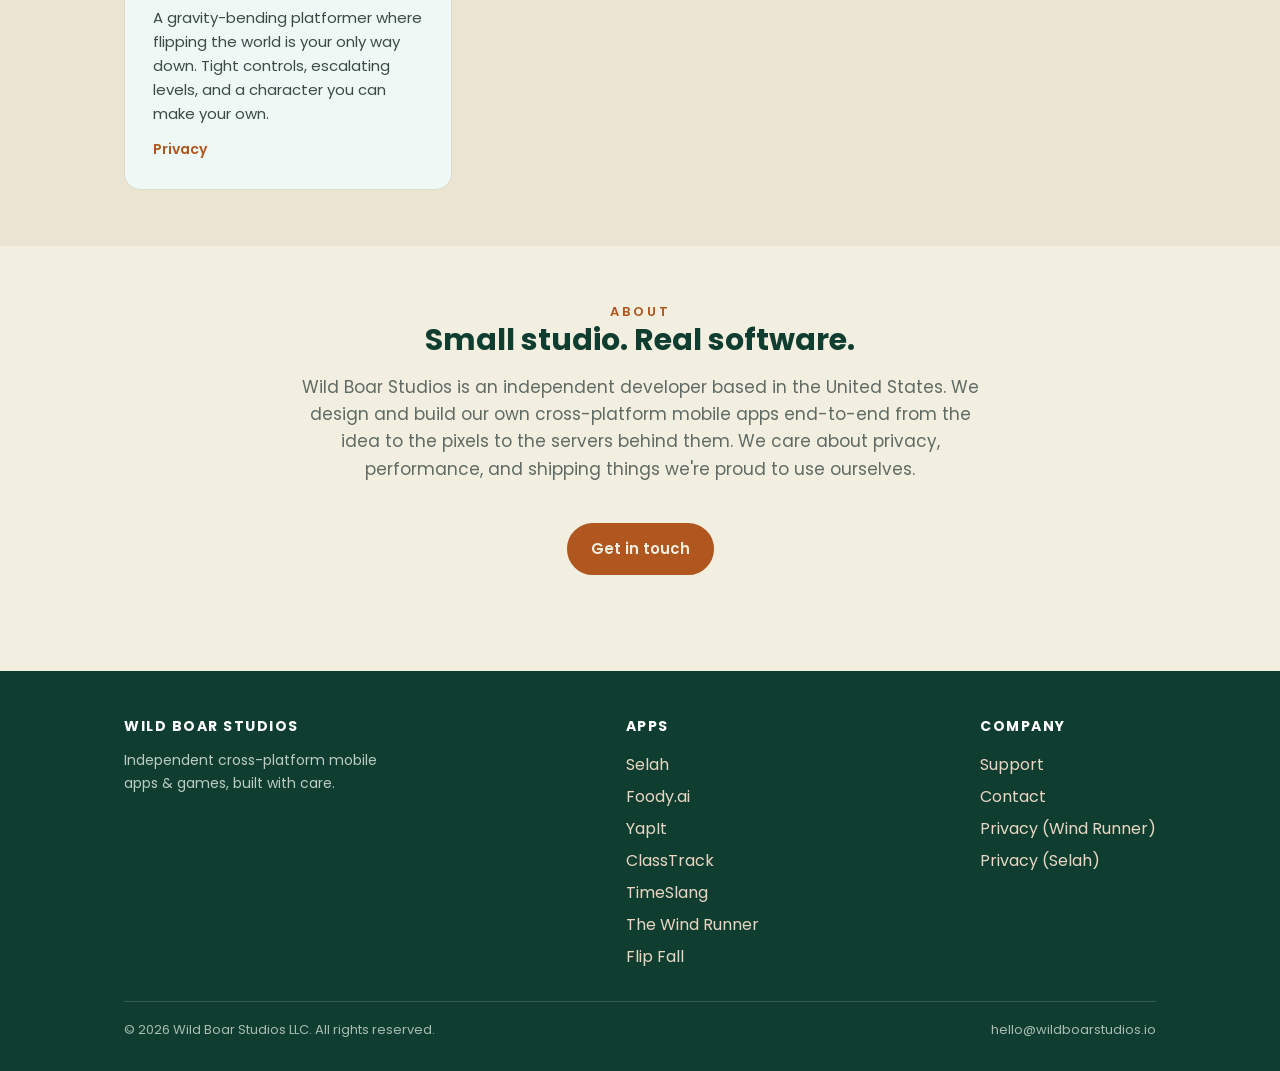
==== commit 5cf93d05: "Reorder apps by value; mark ClassTrack live on Google Play" ====
--- a/index.html
+++ b/index.html
@@ -54,23 +54,6 @@
 
       <div class="apps">
 
-        <!-- WindRunner -->
-        <div class="app-card app-card-windrunner">
-          <div class="row">
-            <a class="app-icon" href="https://apps.apple.com/app/id6802833093" target="_blank" rel="noopener"><img src="/assets/apps/windrunner.png" alt="The Wind Runner app icon"></a>
-            <div>
-              <h3><a href="https://apps.apple.com/app/id6802833093" target="_blank" rel="noopener" style="color:inherit">The Wind Runner</a></h3>
-              <div class="kind">Game · Endless runner</div>
-            </div>
-          </div>
-          <span class="badge live">On the App Store</span>
-          <p>Tilt your device to fly through gap-walls across nine hand-crafted zones, each with adaptive music that shifts as you go. Pure reflex, endlessly replayable.</p>
-          <div class="app-links">
-            <a href="https://apps.apple.com/app/id6802833093" target="_blank" rel="noopener">App Store →</a>
-            <a href="/windrunner/privacy/">Privacy</a>
-          </div>
-        </div>
-
         <!-- Selah -->
         <div class="app-card app-card-selah">
           <div class="row">
@@ -103,22 +86,6 @@
           <div class="app-links">
             <a href="https://play.google.com/store/apps/details?id=com.wildboar.foody" target="_blank" rel="noopener">Google Play →</a>
             <a href="/foody/privacy/">Privacy</a>
-          </div>
-        </div>
-
-        <!-- Flip Fall -->
-        <div class="app-card app-card-flipfall">
-          <div class="row">
-            <div class="app-icon"><img src="/assets/apple-touch-icon.png" alt="Flip Fall icon coming soon"></div>
-            <div>
-              <h3>Flip Fall</h3>
-              <div class="kind">Game · Platformer</div>
-            </div>
-          </div>
-          <span class="badge soon">Coming soon</span>
-          <p>A gravity-bending platformer where flipping the world is your only way down. Tight controls, escalating levels, and a character you can make your own.</p>
-          <div class="app-links">
-            <a href="/flipfall/privacy/">Privacy</a>
           </div>
         </div>
 
@@ -141,7 +108,23 @@
           </div>
         </div>
 
-      
+        <!-- ClassTrack -->
+        <div class="app-card app-card-classtrack">
+          <div class="row">
+            <a class="app-icon" href="https://play.google.com/store/apps/details?id=com.wildboar.classtrack" target="_blank" rel="noopener"><img src="/assets/apps/classtrack.png" alt="ClassTrack app icon"></a>
+            <div>
+              <h3><a href="https://play.google.com/store/apps/details?id=com.wildboar.classtrack" target="_blank" rel="noopener" style="color:inherit">ClassTrack</a></h3>
+              <div class="kind">App · Student planner</div>
+            </div>
+          </div>
+          <span class="badge live">On Google Play</span>
+          <p>A friendly homework and test planner for students. Capture assignments in seconds, get gentle reminders, and watch a companion grow as you finish things — with everything staying on your device.</p>
+          <div class="app-links">
+            <a href="https://play.google.com/store/apps/details?id=com.wildboar.classtrack" target="_blank" rel="noopener">Google Play →</a>
+            <a href="/classtrack/privacy/">Privacy</a>
+          </div>
+        </div>
+
         <!-- TimeSlang -->
         <div class="app-card app-card-timeslang">
           <div class="row">
@@ -160,19 +143,36 @@
           </div>
         </div>
 
-        <!-- ClassTrack -->
-        <div class="app-card app-card-classtrack">
-          <div class="row">
-            <div class="app-icon"><img src="/assets/apps/classtrack.png" alt="ClassTrack app icon"></div>
-            <div>
-              <h3>ClassTrack</h3>
-              <div class="kind">App · Student planner</div>
+        <!-- WindRunner -->
+        <div class="app-card app-card-windrunner">
+          <div class="row">
+            <a class="app-icon" href="https://apps.apple.com/app/id6802833093" target="_blank" rel="noopener"><img src="/assets/apps/windrunner.png" alt="The Wind Runner app icon"></a>
+            <div>
+              <h3><a href="https://apps.apple.com/app/id6802833093" target="_blank" rel="noopener" style="color:inherit">The Wind Runner</a></h3>
+              <div class="kind">Game · Endless runner</div>
+            </div>
+          </div>
+          <span class="badge live">On the App Store</span>
+          <p>Tilt your device to fly through gap-walls across nine hand-crafted zones, each with adaptive music that shifts as you go. Pure reflex, endlessly replayable.</p>
+          <div class="app-links">
+            <a href="https://apps.apple.com/app/id6802833093" target="_blank" rel="noopener">App Store →</a>
+            <a href="/windrunner/privacy/">Privacy</a>
+          </div>
+        </div>
+
+        <!-- Flip Fall -->
+        <div class="app-card app-card-flipfall">
+          <div class="row">
+            <div class="app-icon"><img src="/assets/apple-touch-icon.png" alt="Flip Fall icon coming soon"></div>
+            <div>
+              <h3>Flip Fall</h3>
+              <div class="kind">Game · Platformer</div>
             </div>
           </div>
           <span class="badge soon">Coming soon</span>
-          <p>A friendly homework and test planner for students. Capture assignments in seconds, get gentle reminders, and watch a companion grow as you finish things — with everything staying on your device.</p>
-          <div class="app-links">
-            <a href="/classtrack/privacy/">Privacy</a>
+          <p>A gravity-bending platformer where flipping the world is your only way down. Tight controls, escalating levels, and a character you can make your own.</p>
+          <div class="app-links">
+            <a href="/flipfall/privacy/">Privacy</a>
           </div>
         </div>
 </div>
@@ -203,13 +203,13 @@
       <div>
         <h4>Apps</h4>
         <ul>
-          <li><a href="#apps">The Wind Runner</a></li>
           <li><a href="#apps">Selah</a></li>
           <li><a href="#apps">Foody.ai</a></li>
+          <li><a href="#apps">YapIt</a></li>
+          <li><a href="#apps">ClassTrack</a></li>
+          <li><a href="#apps">TimeSlang</a></li>
+          <li><a href="#apps">The Wind Runner</a></li>
           <li><a href="#apps">Flip Fall</a></li>
-          <li><a href="#apps">YapIt</a></li>
-          <li><a href="#apps">TimeSlang</a></li>
-          <li><a href="#apps">ClassTrack</a></li>
         </ul>
       </div>
       <div>
